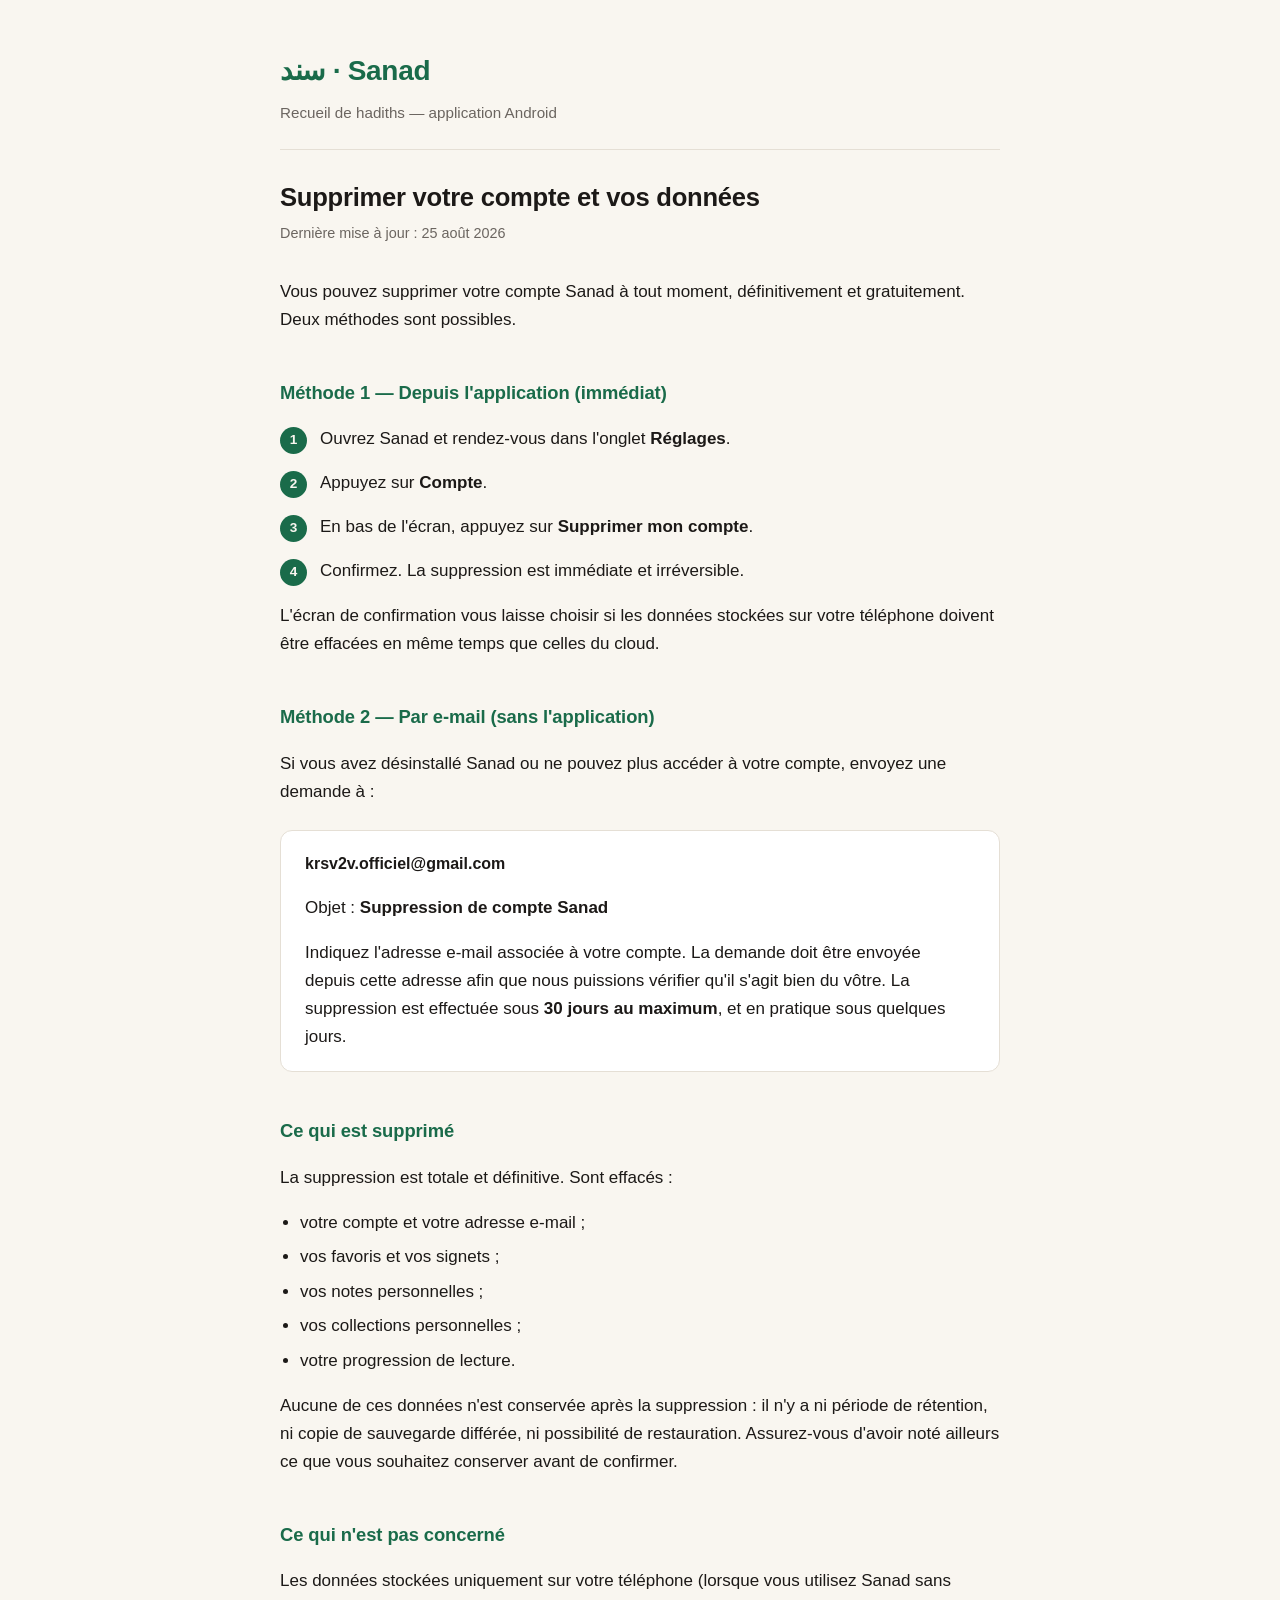
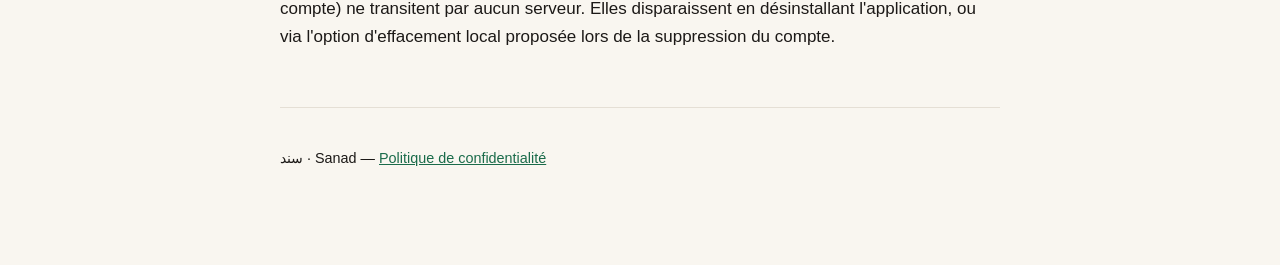
==== suppression-compte.html @ d533b988 "Pages légales de Sanad (politique de confidentialité + suppression de compte)" ====
<!doctype html>
<html lang="fr">
<head>
<meta charset="utf-8">
<meta name="viewport" content="width=device-width, initial-scale=1">
<title>Supprimer votre compte — Sanad</title>
<link rel="stylesheet" href="style.css">
</head>
<body>
<div class="wrap">

<header>
  <p class="brand">سند · Sanad</p>
  <p class="tagline">Recueil de hadiths — application Android</p>
</header>

<h1>Supprimer votre compte et vos données</h1>
<p class="updated">Dernière mise à jour : 25 août 2026</p>

<p>
  Vous pouvez supprimer votre compte Sanad à tout moment, définitivement et
  gratuitement. Deux méthodes sont possibles.
</p>

<h2>Méthode 1 — Depuis l'application (immédiat)</h2>
<ol class="steps">
  <li>Ouvrez Sanad et rendez-vous dans l'onglet <strong>Réglages</strong>.</li>
  <li>Appuyez sur <strong>Compte</strong>.</li>
  <li>En bas de l'écran, appuyez sur <strong>Supprimer mon compte</strong>.</li>
  <li>Confirmez. La suppression est immédiate et irréversible.</li>
</ol>
<p>
  L'écran de confirmation vous laisse choisir si les données stockées sur votre
  téléphone doivent être effacées en même temps que celles du cloud.
</p>

<h2>Méthode 2 — Par e-mail (sans l'application)</h2>
<p>
  Si vous avez désinstallé Sanad ou ne pouvez plus accéder à votre compte,
  envoyez une demande à :
</p>
<div class="card">
  <h3>krsv2v.officiel@gmail.com</h3>
  <p>Objet : <strong>Suppression de compte Sanad</strong></p>
  <p style="margin-bottom:0">
    Indiquez l'adresse e-mail associée à votre compte. La demande doit être
    envoyée depuis cette adresse afin que nous puissions vérifier qu'il s'agit
    bien du vôtre. La suppression est effectuée sous <strong>30 jours au
    maximum</strong>, et en pratique sous quelques jours.
  </p>
</div>

<h2>Ce qui est supprimé</h2>
<p>La suppression est totale et définitive. Sont effacés :</p>
<ul>
  <li>votre compte et votre adresse e-mail ;</li>
  <li>vos favoris et vos signets ;</li>
  <li>vos notes personnelles ;</li>
  <li>vos collections personnelles ;</li>
  <li>votre progression de lecture.</li>
</ul>
<p>
  Aucune de ces données n'est conservée après la suppression : il n'y a ni
  période de rétention, ni copie de sauvegarde différée, ni possibilité de
  restauration. Assurez-vous d'avoir noté ailleurs ce que vous souhaitez
  conserver avant de confirmer.
</p>

<h2>Ce qui n'est pas concerné</h2>
<p>
  Les données stockées uniquement sur votre téléphone (lorsque vous utilisez
  Sanad sans compte) ne transitent par aucun serveur. Elles disparaissent en
  désinstallant l'application, ou via l'option d'effacement local proposée lors
  de la suppression du compte.
</p>

<footer>
  <p>
    سند · Sanad —
    <a href="index.html">Politique de confidentialité</a>
  </p>
</footer>

</div>
</body>
</html>
---- style.css ----
:root {
  --bg:      #F9F6F0;
  --surface: #FFFFFF;
  --text:    #1C1917;
  --muted:   #6B6560;
  --accent:  #0C3A29;
  --accent2: #1A6B4A;
  --border:  #E5DFD5;
  --danger:  #9B2226;
}
@media (prefers-color-scheme: dark) {
  :root {
    --bg:      #14110E;
    --surface: #1D1A16;
    --text:    #F2EDE5;
    --muted:   #A39C93;
    --accent:  #8FD6B4;
    --accent2: #6FC59B;
    --border:  #2E2922;
    --danger:  #E88A8D;
  }
}
* { box-sizing: border-box; }
body {
  margin: 0;
  padding: 0 1.25rem 5rem;
  background: var(--bg);
  color: var(--text);
  font-family: -apple-system, BlinkMacSystemFont, "Segoe UI", Roboto, Helvetica, Arial, sans-serif;
  font-size: 17px;
  line-height: 1.65;
  -webkit-text-size-adjust: 100%;
}
.wrap { max-width: 45rem; margin: 0 auto; }
header {
  padding: 3rem 0 1.5rem;
  border-bottom: 1px solid var(--border);
  margin-bottom: 2rem;
}
.brand {
  font-size: 1.75rem;
  font-weight: 700;
  color: var(--accent2);
  letter-spacing: -0.01em;
  margin: 0 0 .35rem;
}
.tagline { color: var(--muted); font-size: .95rem; margin: 0; }
h1 { font-size: 1.6rem; line-height: 1.25; margin: 0 0 .5rem; letter-spacing: -0.01em; }
h2 {
  font-size: 1.15rem;
  margin: 2.5rem 0 .75rem;
  padding-top: .25rem;
  color: var(--accent2);
  letter-spacing: -0.005em;
}
h3 { font-size: 1rem; margin: 1.5rem 0 .4rem; }
p, li { color: var(--text); }
ul { padding-left: 1.25rem; }
li { margin: .4rem 0; }
a { color: var(--accent2); }
.updated { color: var(--muted); font-size: .9rem; margin: 0 0 2rem; }
.card {
  background: var(--surface);
  border: 1px solid var(--border);
  border-radius: 12px;
  padding: 1.25rem 1.5rem;
  margin: 1.5rem 0;
}
.card.warn { border-color: var(--danger); }
.card h3 { margin-top: 0; }
table { width: 100%; border-collapse: collapse; margin: 1rem 0; font-size: .95rem; }
th, td { text-align: left; padding: .6rem .5rem; border-bottom: 1px solid var(--border); vertical-align: top; }
th { color: var(--muted); font-weight: 600; font-size: .85rem; text-transform: uppercase; letter-spacing: .03em; }
.table-scroll { overflow-x: auto; }
footer {
  margin-top: 3.5rem;
  padding-top: 1.5rem;
  border-top: 1px solid var(--border);
  color: var(--muted);
  font-size: .9rem;
}
.steps { counter-reset: step; list-style: none; padding: 0; }
.steps li {
  counter-increment: step;
  position: relative;
  padding-left: 2.5rem;
  margin: 1rem 0;
}
.steps li::before {
  content: counter(step);
  position: absolute; left: 0; top: .1rem;
  width: 1.7rem; height: 1.7rem;
  border-radius: 50%;
  background: var(--accent2); color: var(--bg);
  display: flex; align-items: center; justify-content: center;
  font-size: .85rem; font-weight: 700;
}
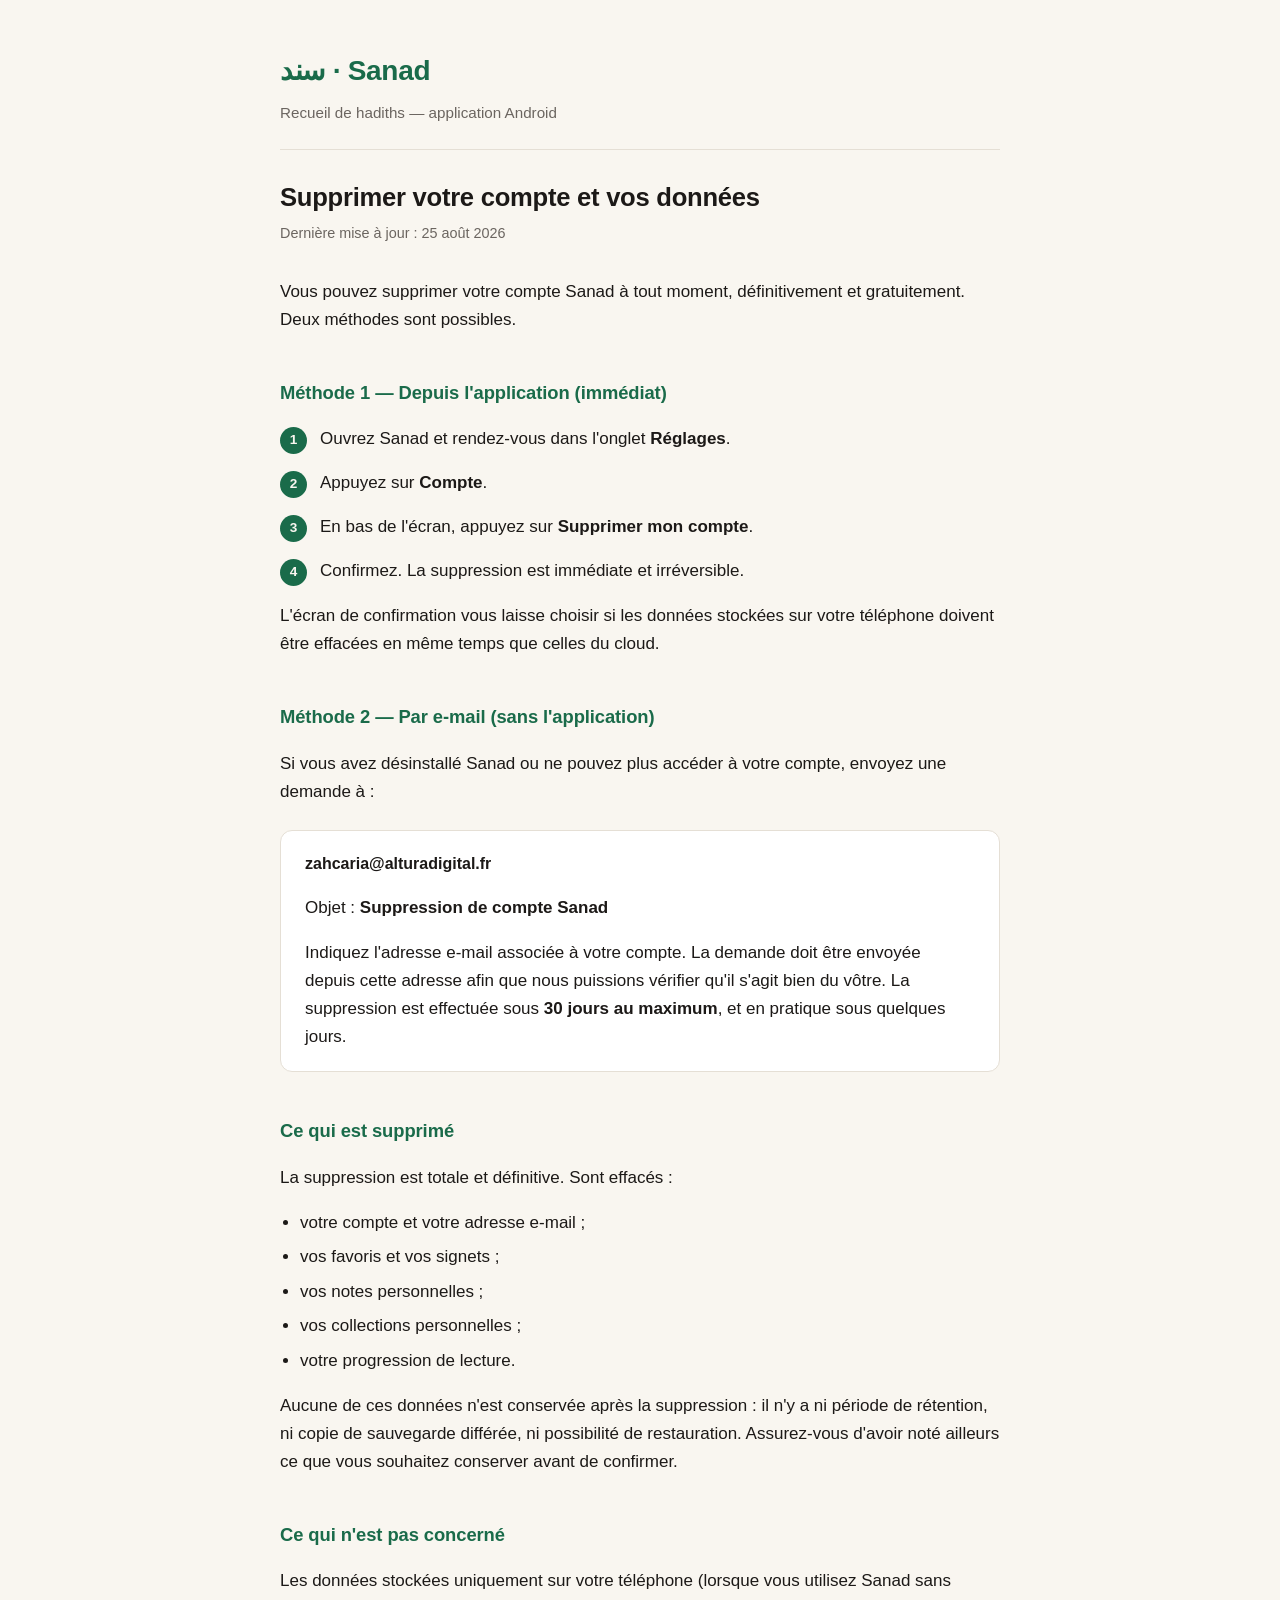
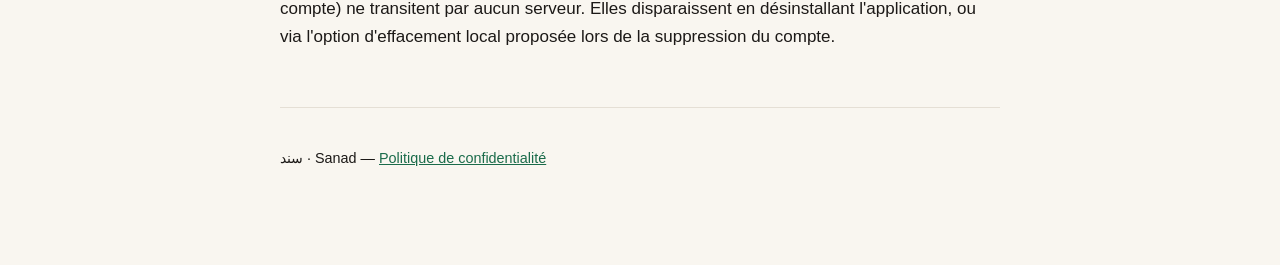
==== commit b7f4a16d: "Adresse de contact professionnelle" ====
--- a/suppression-compte.html
+++ b/suppression-compte.html
@@ -40,7 +40,7 @@
   envoyez une demande à :
 </p>
 <div class="card">
-  <h3>krsv2v.officiel@gmail.com</h3>
+  <h3>zahcaria@alturadigital.fr</h3>
   <p>Objet : <strong>Suppression de compte Sanad</strong></p>
   <p style="margin-bottom:0">
     Indiquez l'adresse e-mail associée à votre compte. La demande doit être
